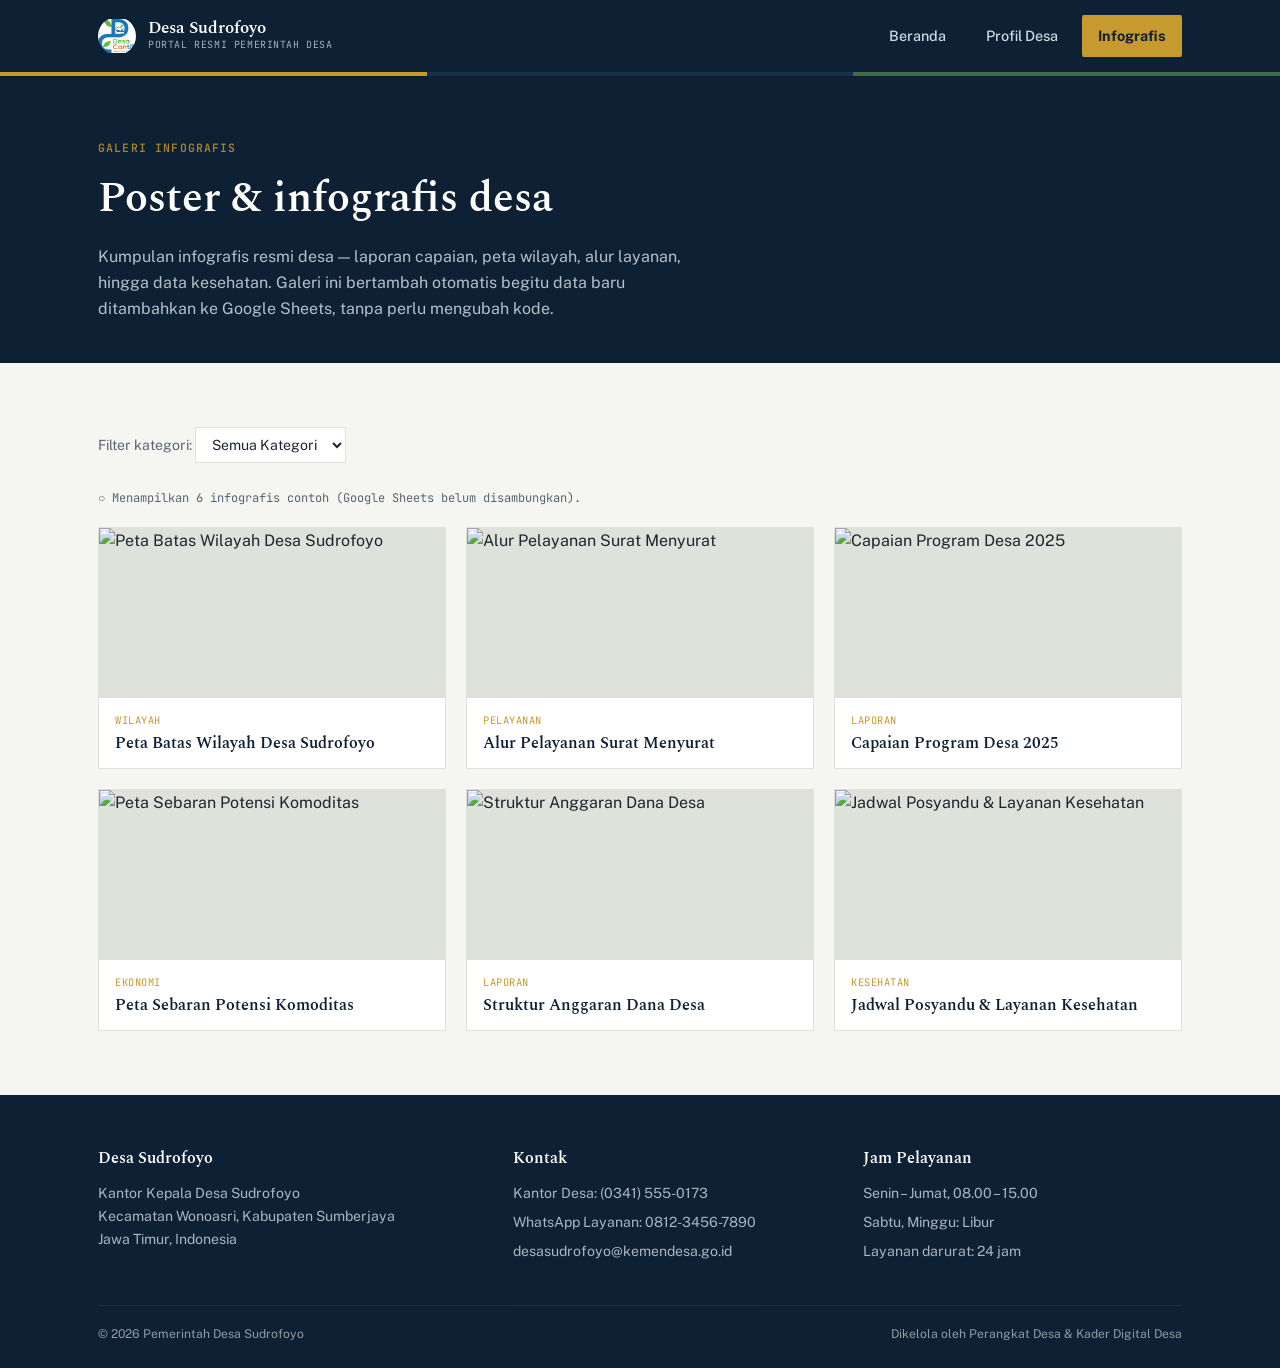
==== infografis.html @ 009a68a6 "Add files via upload" ====
<!DOCTYPE html>
<html lang="id">
<head>
<meta charset="UTF-8">
<meta name="viewport" content="width=device-width, initial-scale=1.0">
<title>Galeri Infografis — Desa Sudrofoyo</title>
<link rel="preconnect" href="https://fonts.googleapis.com">
<link href="https://fonts.googleapis.com/css2?family=Spectral:wght@500;600;700&family=Public+Sans:wght@400;500;600;700&family=JetBrains+Mono:wght@400;600&display=swap" rel="stylesheet">
<link rel="stylesheet" href="style.css">
</head>
<body>

<nav>
  <div class="wrap">
    <div class="brand">
      <div class="logo-slot">
        <img src="logo-desa.png" alt="Logo Desa Sudrofoyo" class="lambang-img"
             onerror="this.style.display='none'; this.nextElementSibling.style.display='block';">
        <svg class="lambang-fallback" viewBox="0 0 44 44" xmlns="http://www.w3.org/2000/svg">
          <circle cx="22" cy="22" r="21" fill="#0e2033" stroke="#c69a2e" stroke-width="1.5"/>
          <path d="M22 10 L22 24 M22 10 L17 16 M22 10 L27 16" stroke="#c69a2e" stroke-width="1.6" fill="none" stroke-linecap="round" stroke-linejoin="round"/>
          <path d="M10 30 Q22 24 34 30" stroke="#3f6b4b" stroke-width="2" fill="none" stroke-linecap="round"/>
          <path d="M10 34 Q22 29 34 34" stroke="#8a9aa8" stroke-width="1.4" fill="none" stroke-linecap="round"/>
        </svg>
      </div>
      <div class="brand-text">
        <div class="nama">Desa Sudrofoyo</div>
        <div class="sub">Portal Resmi Pemerintah Desa</div>
      </div>
    </div>
    <div class="navlinks">
      <a href="index.html">Beranda</a>
      <a href="profil.html">Profil Desa</a>
      <a href="infografis.html" class="aktif">Infografis</a>
    </div>
  </div>
  <div class="garis-resmi"><span class="g1"></span><span class="g2"></span><span class="g3"></span></div>
</nav>

<header class="page-header">
  <div class="wrap">
    <p class="eyebrow">Galeri Infografis</p>
    <h1>Poster & infografis desa</h1>
    <p>Kumpulan infografis resmi desa — laporan capaian, peta wilayah, alur layanan, hingga data kesehatan. Galeri ini bertambah otomatis begitu data baru ditambahkan ke Google Sheets, tanpa perlu mengubah kode.</p>
  </div>
</header>

<section id="galeri">
  <div class="wrap">
    <div class="galeri-toolbar">
      <label style="font-size:0.88rem;color:var(--teks-muted);">
        Filter kategori:
        <select id="filter-kategori">
          <option value="semua">Semua Kategori</option>
        </select>
      </label>
    </div>
    <div id="galeri-status">Memuat data infografis…</div>
    <div class="galeri-grid" id="galeri-grid"></div>
  </div>
</section>

<div class="lightbox" id="lightbox">
  <span class="tutup" id="lightbox-tutup">&times;</span>
  <div>
    <img id="lightbox-img" src="" alt="">
    <p class="caption" id="lightbox-caption"></p>
  </div>
</div>

<footer id="kontak">
  <div class="wrap">
    <div class="footer-grid">
      <div>
        <h3>Desa Sudrofoyo</h3>
        <p>Kantor Kepala Desa Sudrofoyo<br>Kecamatan Wonoasri, Kabupaten Sumberjaya<br>Jawa Timur, Indonesia</p>
      </div>
      <div>
        <h3>Kontak</h3>
        <ul>
          <li>Kantor Desa: (0341) 555-0173</li>
          <li>WhatsApp Layanan: 0812-3456-7890</li>
          <li>desasudrofoyo@kemendesa.go.id</li>
        </ul>
      </div>
      <div>
        <h3>Jam Pelayanan</h3>
        <ul>
          <li>Senin – Jumat, 08.00 – 15.00</li>
          <li>Sabtu, Minggu: Libur</li>
          <li>Layanan darurat: 24 jam</li>
        </ul>
      </div>
    </div>
    <div class="bawah">
      <span>© 2026 Pemerintah Desa Sudrofoyo</span>
      <span>Dikelola oleh Perangkat Desa & Kader Digital Desa</span>
    </div>
  </div>
</footer>

<script src="https://cdnjs.cloudflare.com/ajax/libs/PapaParse/5.4.1/papaparse.min.js"></script>
<script src="script.js"></script>
<script>
(async function () {
  const grid = document.getElementById("galeri-grid");
  const statusEl = document.getElementById("galeri-status");
  const filterEl = document.getElementById("filter-kategori");
  const lightbox = document.getElementById("lightbox");
  const lightboxImg = document.getElementById("lightbox-img");
  const lightboxCaption = document.getElementById("lightbox-caption");

  const { data, sumber } = await ambilDataSheet(CONFIG.INFOGRAFIS_SOURCE, "infografis");

  statusEl.textContent =
    sumber === "sheets"
      ? `● Menampilkan ${data.length} infografis dari Google Sheets.`
      : `○ Menampilkan ${data.length} infografis contoh (Google Sheets belum disambungkan).`;

  // Isi opsi filter kategori otomatis dari data
  const kategoriUnik = [...new Set(data.map((d) => d.Kategori).filter(Boolean))];
  kategoriUnik.forEach((k) => {
    const opt = document.createElement("option");
    opt.value = k;
    opt.textContent = k;
    filterEl.appendChild(opt);
  });

  function renderGaleri(list) {
    grid.innerHTML = "";
    if (!list.length) {
      grid.innerHTML = '<div class="galeri-empty">Belum ada infografis pada kategori ini.</div>';
      return;
    }
    list.forEach((item) => {
      const card = document.createElement("div");
      card.className = "kartu-infografis";
      card.innerHTML = `
        <img class="thumb" src="${item.URL_Gambar}" alt="${item.Judul}" loading="lazy">
        <div class="info">
          <div class="kategori">${item.Kategori || "Umum"}</div>
          <h3>${item.Judul}</h3>
        </div>
      `;
      card.addEventListener("click", () => {
        lightboxImg.src = item.URL_Gambar;
        lightboxImg.alt = item.Judul;
        lightboxCaption.textContent = item.Judul;
        lightbox.classList.add("aktif");
      });
      grid.appendChild(card);
    });
  }

  renderGaleri(data);

  filterEl.addEventListener("change", () => {
    const v = filterEl.value;
    renderGaleri(v === "semua" ? data : data.filter((d) => d.Kategori === v));
  });

  document.getElementById("lightbox-tutup").addEventListener("click", () => {
    lightbox.classList.remove("aktif");
  });
  lightbox.addEventListener("click", (e) => {
    if (e.target === lightbox) lightbox.classList.remove("aktif");
  });
})();
</script>
</body>
</html>
---- style.css ----
:root{
  --navy: #16324a;
  --navy-deep: #0e2033;
  --emas: #c69a2e;
  --hijau: #3f6b4b;
  --kertas: #f5f6f2;
  --putih: #ffffff;
  --teks: #1c2530;
  --teks-muted: #5a6472;
  --garis: #dfe2da;
  --merah: #b33a34;
}
*{margin:0;padding:0;box-sizing:border-box;}
html{scroll-behavior:smooth;}
body{
  font-family:'Public Sans', sans-serif;
  background:var(--kertas);
  color:var(--teks);
  line-height:1.65;
}
h1,h2,h3{font-family:'Spectral', serif;font-weight:600;color:var(--navy-deep);}
a{color:inherit;text-decoration:none;}
img{max-width:100%;display:block;}
.wrap{max-width:1140px;margin:0 auto;padding:0 28px;}
.eyebrow{
  font-family:'JetBrains Mono', monospace;
  font-size:0.72rem;letter-spacing:0.1em;text-transform:uppercase;
  color:var(--emas);font-weight:600;
}

/* GARIS TIGA WARNA — elemen penanda dokumen resmi */
.garis-resmi{height:4px;display:flex;}
.garis-resmi span{flex:1;}
.garis-resmi .g1{background:var(--emas);}
.garis-resmi .g2{background:var(--navy);}
.garis-resmi .g3{background:var(--hijau);}

/* NAVBAR */
nav{
  position:sticky;top:0;z-index:60;
  background:var(--navy-deep);
  box-shadow:0 1px 0 rgba(0,0,0,0.08);
}
nav .wrap{display:flex;align-items:center;justify-content:space-between;height:72px;}
.brand{display:flex;align-items:center;gap:12px;}
.brand .lambang{width:38px;height:38px;flex-shrink:0;}
.logo-slot{position:relative;width:38px;height:38px;flex-shrink:0;}
.lambang-img{width:38px;height:38px;object-fit:contain;border-radius:50%;display:block;}
.lambang-fallback{display:none;width:38px;height:38px;position:absolute;top:0;left:0;}
.hero-emblem-slot{width:100%;max-width:260px;justify-self:center;position:relative;}
.hero-emblem-img{width:100%;max-width:220px;display:block;margin:0 auto;object-fit:contain;}
.hero-emblem-fallback{display:none;width:100%;}
.brand-text{color:var(--putih);}
.brand-text .nama{font-family:'Spectral', serif;font-weight:600;font-size:1.05rem;line-height:1.1;}
.brand-text .sub{font-family:'JetBrains Mono', monospace;font-size:0.62rem;color:#9fb1c2;letter-spacing:0.06em;text-transform:uppercase;}
.navlinks{display:flex;gap:8px;font-size:0.9rem;font-weight:500;}
.navlinks a{
  color:#cfd9e3;padding:9px 16px;border-radius:2px;transition:background .15s, color .15s;
}
.navlinks a:hover{background:rgba(255,255,255,0.06);color:var(--putih);}
.navlinks a.aktif{background:var(--emas);color:var(--navy-deep);font-weight:700;}
@media (max-width:760px){.navlinks{display:none;}}

/* PAGE HEADER (profil, infografis) */
.page-header{background:var(--navy-deep);color:var(--putih);padding:52px 0 40px;}
.page-header .eyebrow{color:var(--emas);margin-bottom:8px;}
.page-header h1{color:var(--putih);font-size:clamp(1.9rem,4vw,2.6rem);}
.page-header p{max-width:60ch;opacity:0.82;margin-top:10px;color:#dbe3ea;}

/* HERO (beranda) */
.hero{background:var(--navy-deep);color:var(--putih);position:relative;overflow:hidden;}
.hero .wrap{padding:60px 28px 46px;position:relative;z-index:2;}
.hero-grid{display:grid;grid-template-columns:1.2fr 0.8fr;gap:40px;align-items:center;}
@media (max-width:860px){.hero-grid{grid-template-columns:1fr;}}
.hero h1{color:var(--putih);font-size:clamp(2.1rem,4.4vw,3.1rem);line-height:1.1;margin:12px 0 16px;}
.hero p.lede{max-width:52ch;color:#d7e0e8;opacity:0.9;font-size:1.02rem;}
.hero-emblem{width:100%;max-width:260px;justify-self:center;}

/* QUICK FACTS STRIP */
.quickfacts{background:var(--putih);border-bottom:1px solid var(--garis);}
.quickfacts .wrap{display:grid;grid-template-columns:repeat(4,1fr);gap:20px;padding:26px 28px;}
@media (max-width:760px){.quickfacts .wrap{grid-template-columns:repeat(2,1fr);}}
.qf b{display:block;font-family:'Spectral',serif;font-size:1.6rem;color:var(--navy-deep);}
.qf span{font-size:0.8rem;color:var(--teks-muted);}

/* SECTION */
section{padding:64px 0;}
.section-head{max-width:60ch;margin-bottom:34px;}
.section-head h2{font-size:clamp(1.5rem,2.6vw,2rem);margin-top:6px;}
.section-head p{color:var(--teks-muted);margin-top:8px;font-size:0.95rem;}

/* DASBOR GRID (index.html) */
.dasbor-grid{display:grid;grid-template-columns:1fr 1fr;gap:22px;}
@media (max-width:860px){.dasbor-grid{grid-template-columns:1fr;}}
.chart-card{
  background:var(--putih);border:1px solid var(--garis);
  padding:22px 22px 18px;
}
.chart-card-head{display:flex;justify-content:space-between;align-items:flex-start;margin-bottom:14px;gap:12px;}
.chart-card-head h3{font-size:1.05rem;color:var(--navy-deep);}
.chart-status{
  font-family:'JetBrains Mono',monospace;font-size:0.68rem;color:var(--teks-muted);
  padding:3px 8px;border:1px solid var(--garis);border-radius:2px;white-space:nowrap;
}
.chart-status.ok{color:var(--hijau);border-color:var(--hijau);}
.chart-status.err{color:var(--merah);border-color:var(--merah);}
.chart-canvas-wrap{position:relative;height:260px;}
.chart-note{font-size:0.76rem;color:var(--teks-muted);margin-top:10px;}

/* TABEL (profil.html) */
table.rapi{width:100%;border-collapse:collapse;font-size:0.92rem;}
table.rapi th, table.rapi td{padding:10px 14px;border-bottom:1px solid var(--garis);text-align:left;}
table.rapi th{font-family:'JetBrains Mono',monospace;font-size:0.7rem;text-transform:uppercase;letter-spacing:0.06em;color:var(--teks-muted);}

/* STRUKTUR ORGANISASI (profil.html) */
.struktur{display:flex;flex-direction:column;align-items:center;gap:8px;}
.struktur .lvl{display:flex;gap:14px;flex-wrap:wrap;justify-content:center;}
.jabatan{
  background:var(--putih);border:1px solid var(--garis);border-top:3px solid var(--emas);
  padding:14px 18px;text-align:center;min-width:160px;
}
.jabatan.utama{border-top-color:var(--navy);background:var(--navy-deep);color:var(--putih);}
.jabatan b{display:block;font-family:'Spectral',serif;font-size:0.98rem;}
.jabatan span{font-size:0.75rem;color:var(--teks-muted);}
.jabatan.utama span{color:#b9c6d1;}
.konektor{width:1px;height:22px;background:var(--garis);}

/* VISI MISI */
.visi-misi{display:grid;grid-template-columns:1fr 1fr;gap:26px;}
@media (max-width:760px){.visi-misi{grid-template-columns:1fr;}}
.vm-card{background:var(--putih);border:1px solid var(--garis);border-left:4px solid var(--hijau);padding:22px 24px;}
.vm-card h3{margin-bottom:10px;font-size:1.1rem;}
.vm-card ol, .vm-card ul{margin-left:18px;color:var(--teks-muted);font-size:0.92rem;}
.vm-card li{margin-bottom:6px;}

/* GALERI INFOGRAFIS */
.galeri-toolbar{display:flex;justify-content:space-between;align-items:center;margin-bottom:26px;flex-wrap:wrap;gap:12px;}
.galeri-toolbar select{
  font-family:'Public Sans',sans-serif;padding:8px 12px;border:1px solid var(--garis);
  background:var(--putih);color:var(--teks);font-size:0.88rem;
}
#galeri-status{font-family:'JetBrains Mono',monospace;font-size:0.75rem;color:var(--teks-muted);margin-bottom:18px;}
.galeri-grid{display:grid;grid-template-columns:repeat(3,1fr);gap:20px;}
@media (max-width:860px){.galeri-grid{grid-template-columns:repeat(2,1fr);}}
@media (max-width:560px){.galeri-grid{grid-template-columns:1fr;}}
.kartu-infografis{
  background:var(--putih);border:1px solid var(--garis);cursor:pointer;
  transition:transform .15s ease, box-shadow .15s ease;overflow:hidden;
}
.kartu-infografis:hover{transform:translateY(-3px);box-shadow:0 8px 20px rgba(14,32,51,0.1);}
.kartu-infografis .thumb{width:100%;height:170px;object-fit:cover;background:var(--garis);}
.kartu-infografis .info{padding:14px 16px;}
.kartu-infografis .kategori{
  font-family:'JetBrains Mono',monospace;font-size:0.65rem;color:var(--emas);
  text-transform:uppercase;letter-spacing:0.05em;
}
.kartu-infografis h3{font-size:0.98rem;margin-top:4px;line-height:1.35;}
.galeri-empty{
  text-align:center;padding:60px 20px;color:var(--teks-muted);
  border:1px dashed var(--garis);font-size:0.9rem;
}

/* LIGHTBOX */
.lightbox{
  position:fixed;inset:0;background:rgba(14,32,51,0.92);
  display:none;align-items:center;justify-content:center;z-index:100;padding:30px;
}
.lightbox.aktif{display:flex;}
.lightbox img{max-width:min(880px,92vw);max-height:82vh;object-fit:contain;}
.lightbox .caption{color:var(--putih);text-align:center;margin-top:14px;font-family:'Spectral',serif;}
.lightbox .tutup{
  position:absolute;top:22px;right:28px;color:var(--putih);font-size:1.6rem;
  cursor:pointer;font-family:'Public Sans',sans-serif;
}

/* FOOTER */
footer{background:var(--navy-deep);color:var(--putih);padding:50px 0 24px;}
.footer-grid{display:grid;grid-template-columns:1.2fr 1fr 1fr;gap:32px;}
@media (max-width:760px){.footer-grid{grid-template-columns:1fr;}}
footer h3{color:var(--putih);font-size:1rem;margin-bottom:10px;}
footer p, footer li{opacity:0.78;font-size:0.88rem;color:#d7e0e8;}
footer ul{list-style:none;}
footer li{margin-bottom:6px;}
.bawah{margin-top:36px;padding-top:18px;border-top:1px solid rgba(255,255,255,0.12);font-size:0.76rem;opacity:0.55;display:flex;justify-content:space-between;flex-wrap:wrap;gap:8px;}
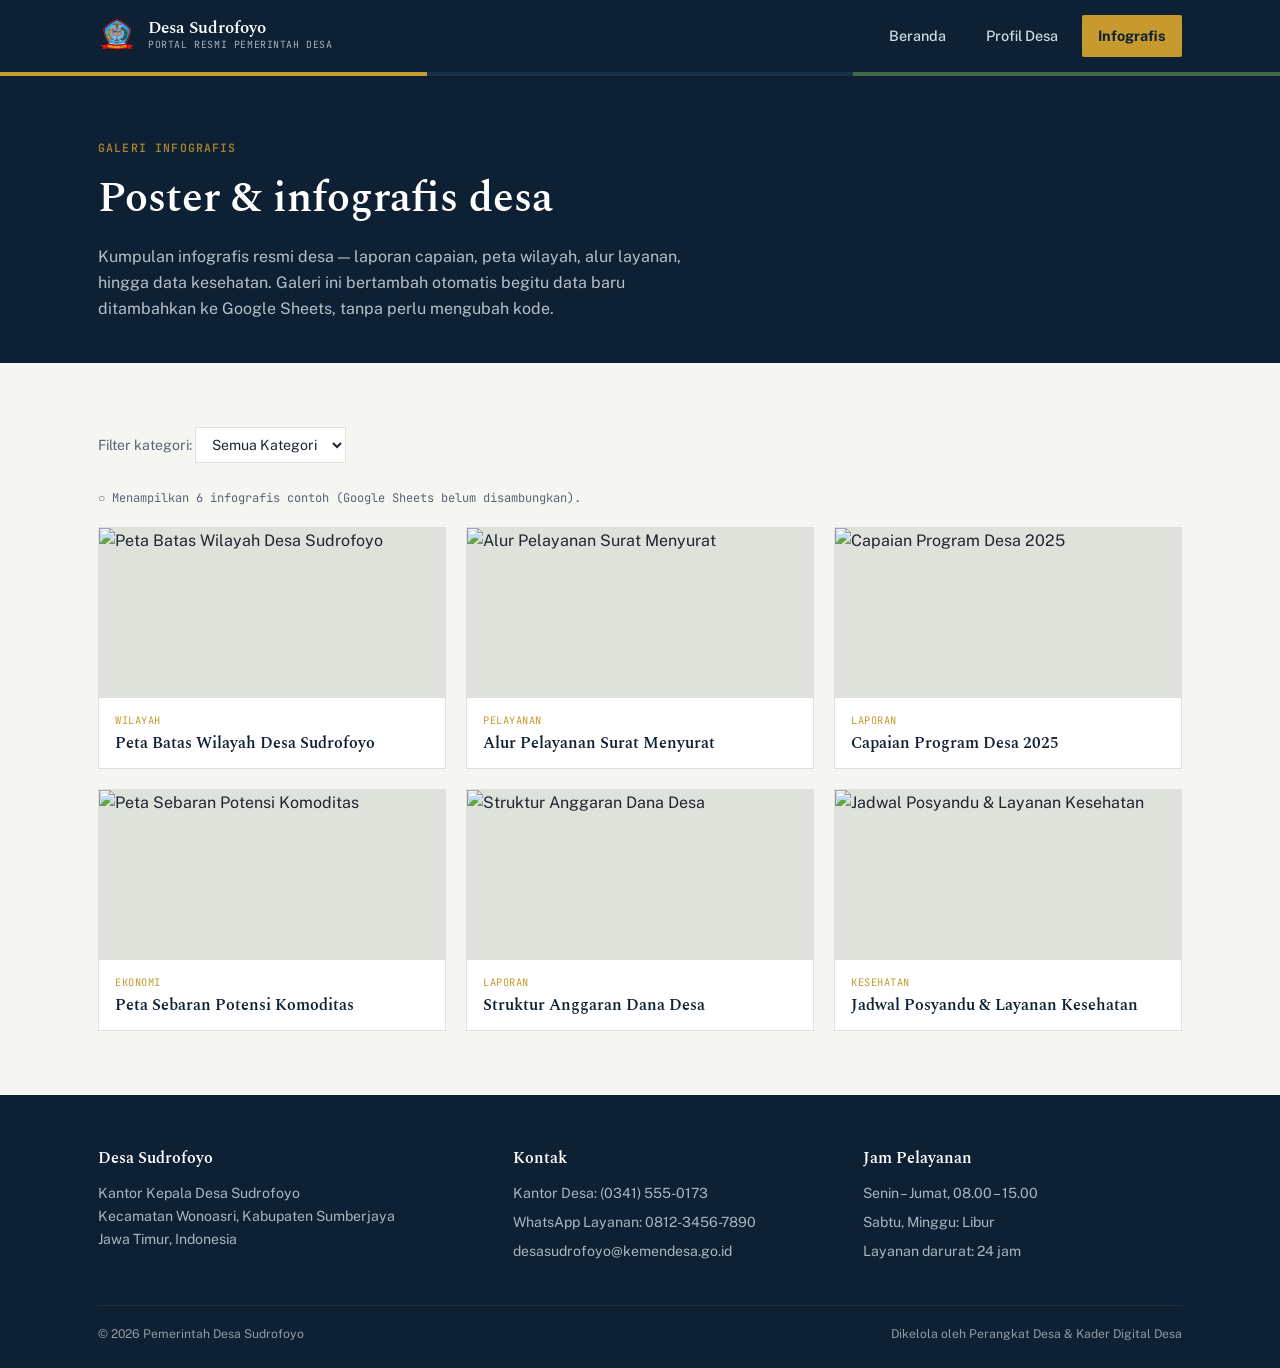
==== commit faee5f0e: "Tambah peta leaflet dan ganti icon desa" ====
--- a/infografis.html
+++ b/infografis.html
@@ -6,7 +6,7 @@
 <title>Galeri Infografis — Desa Sudrofoyo</title>
 <link rel="preconnect" href="https://fonts.googleapis.com">
 <link href="https://fonts.googleapis.com/css2?family=Spectral:wght@500;600;700&family=Public+Sans:wght@400;500;600;700&family=JetBrains+Mono:wght@400;600&display=swap" rel="stylesheet">
-<link rel="stylesheet" href="style.css">
+<link rel="stylesheet" href="styles/style.css">
 </head>
 <body>
 
@@ -14,7 +14,7 @@
   <div class="wrap">
     <div class="brand">
       <div class="logo-slot">
-        <img src="logo-desa.png" alt="Logo Desa Sudrofoyo" class="lambang-img"
+        <img src="assets/logo-kab-sorsel.png" alt="Logo Desa Sudrofoyo" class="lambang-img"
              onerror="this.style.display='none'; this.nextElementSibling.style.display='block';">
         <svg class="lambang-fallback" viewBox="0 0 44 44" xmlns="http://www.w3.org/2000/svg">
           <circle cx="22" cy="22" r="21" fill="#0e2033" stroke="#c69a2e" stroke-width="1.5"/>
@@ -100,7 +100,7 @@
 </footer>
 
 <script src="https://cdnjs.cloudflare.com/ajax/libs/PapaParse/5.4.1/papaparse.min.js"></script>
-<script src="script.js"></script>
+<script src="js/script.js"></script>
 <script>
 (async function () {
   const grid = document.getElementById("galeri-grid");
--- a/styles/style.css
+++ b/styles/style.css
@@ -0,0 +1,184 @@
+:root{
+  --navy: #16324a;
+  --navy-deep: #0e2033;
+  --emas: #c69a2e;
+  --hijau: #3f6b4b;
+  --kertas: #f5f6f2;
+  --putih: #ffffff;
+  --teks: #1c2530;
+  --teks-muted: #5a6472;
+  --garis: #dfe2da;
+  --merah: #b33a34;
+}
+*{margin:0;padding:0;box-sizing:border-box;}
+html{scroll-behavior:smooth;}
+body{
+  font-family:'Public Sans', sans-serif;
+  background:var(--kertas);
+  color:var(--teks);
+  line-height:1.65;
+}
+h1,h2,h3{font-family:'Spectral', serif;font-weight:600;color:var(--navy-deep);}
+a{color:inherit;text-decoration:none;}
+img{max-width:100%;display:block;}
+.wrap{max-width:1140px;margin:0 auto;padding:0 28px;}
+.eyebrow{
+  font-family:'JetBrains Mono', monospace;
+  font-size:0.72rem;letter-spacing:0.1em;text-transform:uppercase;
+  color:var(--emas);font-weight:600;
+}
+
+/* GARIS TIGA WARNA — elemen penanda dokumen resmi */
+.garis-resmi{height:4px;display:flex;}
+.garis-resmi span{flex:1;}
+.garis-resmi .g1{background:var(--emas);}
+.garis-resmi .g2{background:var(--navy);}
+.garis-resmi .g3{background:var(--hijau);}
+
+/* NAVBAR */
+nav{
+  position:sticky;top:0;z-index:60;
+  background:var(--navy-deep);
+  box-shadow:0 1px 0 rgba(0,0,0,0.08);
+}
+nav .wrap{display:flex;align-items:center;justify-content:space-between;height:72px;}
+.brand{display:flex;align-items:center;gap:12px;}
+.brand .lambang{width:38px;height:38px;flex-shrink:0;}
+.logo-slot{position:relative;width:38px;height:38px;flex-shrink:0;}
+.lambang-img{width:38px;height:38px;object-fit:contain;border-radius:50%;display:block;}
+.lambang-fallback{display:none;width:38px;height:38px;position:absolute;top:0;left:0;}
+.hero-emblem-slot{width:100%;max-width:260px;justify-self:center;position:relative;}
+.hero-emblem-img{width:100%;max-width:220px;display:block;margin:0 auto;object-fit:contain;}
+.hero-emblem-fallback{display:none;width:100%;}
+.brand-text{color:var(--putih);}
+.brand-text .nama{font-family:'Spectral', serif;font-weight:600;font-size:1.05rem;line-height:1.1;}
+.brand-text .sub{font-family:'JetBrains Mono', monospace;font-size:0.62rem;color:#9fb1c2;letter-spacing:0.06em;text-transform:uppercase;}
+.navlinks{display:flex;gap:8px;font-size:0.9rem;font-weight:500;}
+.navlinks a{
+  color:#cfd9e3;padding:9px 16px;border-radius:2px;transition:background .15s, color .15s;
+}
+.navlinks a:hover{background:rgba(255,255,255,0.06);color:var(--putih);}
+.navlinks a.aktif{background:var(--emas);color:var(--navy-deep);font-weight:700;}
+@media (max-width:760px){.navlinks{display:none;}}
+
+/* PAGE HEADER (profil, infografis) */
+.page-header{background:var(--navy-deep);color:var(--putih);padding:52px 0 40px;}
+.page-header .eyebrow{color:var(--emas);margin-bottom:8px;}
+.page-header h1{color:var(--putih);font-size:clamp(1.9rem,4vw,2.6rem);}
+.page-header p{max-width:60ch;opacity:0.82;margin-top:10px;color:#dbe3ea;}
+
+/* HERO (beranda) */
+.hero{background:var(--navy-deep);color:var(--putih);position:relative;overflow:hidden;}
+.hero .wrap{padding:60px 28px 46px;position:relative;z-index:2;}
+.hero-grid{display:grid;grid-template-columns:1.2fr 0.8fr;gap:40px;align-items:center;}
+@media (max-width:860px){.hero-grid{grid-template-columns:1fr;}}
+.hero h1{color:var(--putih);font-size:clamp(2.1rem,4.4vw,3.1rem);line-height:1.1;margin:12px 0 16px;}
+.hero p.lede{max-width:52ch;color:#d7e0e8;opacity:0.9;font-size:1.02rem;}
+.hero-emblem{width:100%;max-width:260px;justify-self:center;}
+
+/* QUICK FACTS STRIP */
+.quickfacts{background:var(--putih);border-bottom:1px solid var(--garis);}
+.quickfacts .wrap{display:grid;grid-template-columns:repeat(4,1fr);gap:20px;padding:26px 28px;}
+@media (max-width:760px){.quickfacts .wrap{grid-template-columns:repeat(2,1fr);}}
+.qf b{display:block;font-family:'Spectral',serif;font-size:1.6rem;color:var(--navy-deep);}
+.qf span{font-size:0.8rem;color:var(--teks-muted);}
+
+/* SECTION */
+section{padding:64px 0;}
+.section-head{max-width:60ch;margin-bottom:34px;}
+.section-head h2{font-size:clamp(1.5rem,2.6vw,2rem);margin-top:6px;}
+.section-head p{color:var(--teks-muted);margin-top:8px;font-size:0.95rem;}
+
+/* DASBOR GRID (index.html) */
+.dasbor-grid{display:grid;grid-template-columns:1fr 1fr;gap:22px;}
+@media (max-width:860px){.dasbor-grid{grid-template-columns:1fr;}}
+.chart-card{
+  background:var(--putih);border:1px solid var(--garis);
+  padding:22px 22px 18px;
+}
+.chart-card-head{display:flex;justify-content:space-between;align-items:flex-start;margin-bottom:14px;gap:12px;}
+.chart-card-head h3{font-size:1.05rem;color:var(--navy-deep);}
+.chart-status{
+  font-family:'JetBrains Mono',monospace;font-size:0.68rem;color:var(--teks-muted);
+  padding:3px 8px;border:1px solid var(--garis);border-radius:2px;white-space:nowrap;
+}
+.chart-status.ok{color:var(--hijau);border-color:var(--hijau);}
+.chart-status.err{color:var(--merah);border-color:var(--merah);}
+.chart-canvas-wrap{position:relative;height:260px;}
+.chart-note{font-size:0.76rem;color:var(--teks-muted);margin-top:10px;}
+
+/* TABEL (profil.html) */
+table.rapi{width:100%;border-collapse:collapse;font-size:0.92rem;}
+table.rapi th, table.rapi td{padding:10px 14px;border-bottom:1px solid var(--garis);text-align:left;}
+table.rapi th{font-family:'JetBrains Mono',monospace;font-size:0.7rem;text-transform:uppercase;letter-spacing:0.06em;color:var(--teks-muted);}
+
+/* STRUKTUR ORGANISASI (profil.html) */
+.struktur{display:flex;flex-direction:column;align-items:center;gap:8px;}
+.struktur .lvl{display:flex;gap:14px;flex-wrap:wrap;justify-content:center;}
+.jabatan{
+  background:var(--putih);border:1px solid var(--garis);border-top:3px solid var(--emas);
+  padding:14px 18px;text-align:center;min-width:160px;
+}
+.jabatan.utama{border-top-color:var(--navy);background:var(--navy-deep);color:var(--putih);}
+.jabatan b{display:block;font-family:'Spectral',serif;font-size:0.98rem;}
+.jabatan span{font-size:0.75rem;color:var(--teks-muted);}
+.jabatan.utama span{color:#b9c6d1;}
+.konektor{width:1px;height:22px;background:var(--garis);}
+
+/* VISI MISI */
+.visi-misi{display:grid;grid-template-columns:1fr 1fr;gap:26px;}
+@media (max-width:760px){.visi-misi{grid-template-columns:1fr;}}
+.vm-card{background:var(--putih);border:1px solid var(--garis);border-left:4px solid var(--hijau);padding:22px 24px;}
+.vm-card h3{margin-bottom:10px;font-size:1.1rem;}
+.vm-card ol, .vm-card ul{margin-left:18px;color:var(--teks-muted);font-size:0.92rem;}
+.vm-card li{margin-bottom:6px;}
+
+/* GALERI INFOGRAFIS */
+.galeri-toolbar{display:flex;justify-content:space-between;align-items:center;margin-bottom:26px;flex-wrap:wrap;gap:12px;}
+.galeri-toolbar select{
+  font-family:'Public Sans',sans-serif;padding:8px 12px;border:1px solid var(--garis);
+  background:var(--putih);color:var(--teks);font-size:0.88rem;
+}
+#galeri-status{font-family:'JetBrains Mono',monospace;font-size:0.75rem;color:var(--teks-muted);margin-bottom:18px;}
+.galeri-grid{display:grid;grid-template-columns:repeat(3,1fr);gap:20px;}
+@media (max-width:860px){.galeri-grid{grid-template-columns:repeat(2,1fr);}}
+@media (max-width:560px){.galeri-grid{grid-template-columns:1fr;}}
+.kartu-infografis{
+  background:var(--putih);border:1px solid var(--garis);cursor:pointer;
+  transition:transform .15s ease, box-shadow .15s ease;overflow:hidden;
+}
+.kartu-infografis:hover{transform:translateY(-3px);box-shadow:0 8px 20px rgba(14,32,51,0.1);}
+.kartu-infografis .thumb{width:100%;height:170px;object-fit:cover;background:var(--garis);}
+.kartu-infografis .info{padding:14px 16px;}
+.kartu-infografis .kategori{
+  font-family:'JetBrains Mono',monospace;font-size:0.65rem;color:var(--emas);
+  text-transform:uppercase;letter-spacing:0.05em;
+}
+.kartu-infografis h3{font-size:0.98rem;margin-top:4px;line-height:1.35;}
+.galeri-empty{
+  text-align:center;padding:60px 20px;color:var(--teks-muted);
+  border:1px dashed var(--garis);font-size:0.9rem;
+}
+
+/* LIGHTBOX */
+.lightbox{
+  position:fixed;inset:0;background:rgba(14,32,51,0.92);
+  display:none;align-items:center;justify-content:center;z-index:100;padding:30px;
+}
+.lightbox.aktif{display:flex;}
+.lightbox img{max-width:min(880px,92vw);max-height:82vh;object-fit:contain;}
+.lightbox .caption{color:var(--putih);text-align:center;margin-top:14px;font-family:'Spectral',serif;}
+.lightbox .tutup{
+  position:absolute;top:22px;right:28px;color:var(--putih);font-size:1.6rem;
+  cursor:pointer;font-family:'Public Sans',sans-serif;
+}
+
+/* FOOTER */
+footer{background:var(--navy-deep);color:var(--putih);padding:50px 0 24px;}
+.footer-grid{display:grid;grid-template-columns:1.2fr 1fr 1fr;gap:32px;}
+@media (max-width:760px){.footer-grid{grid-template-columns:1fr;}}
+footer h3{color:var(--putih);font-size:1rem;margin-bottom:10px;}
+footer p, footer li{opacity:0.78;font-size:0.88rem;color:#d7e0e8;}
+footer ul{list-style:none;}
+footer li{margin-bottom:6px;}
+.bawah{margin-top:36px;padding-top:18px;border-top:1px solid rgba(255,255,255,0.12);font-size:0.76rem;opacity:0.55;display:flex;justify-content:space-between;flex-wrap:wrap;gap:8px;}
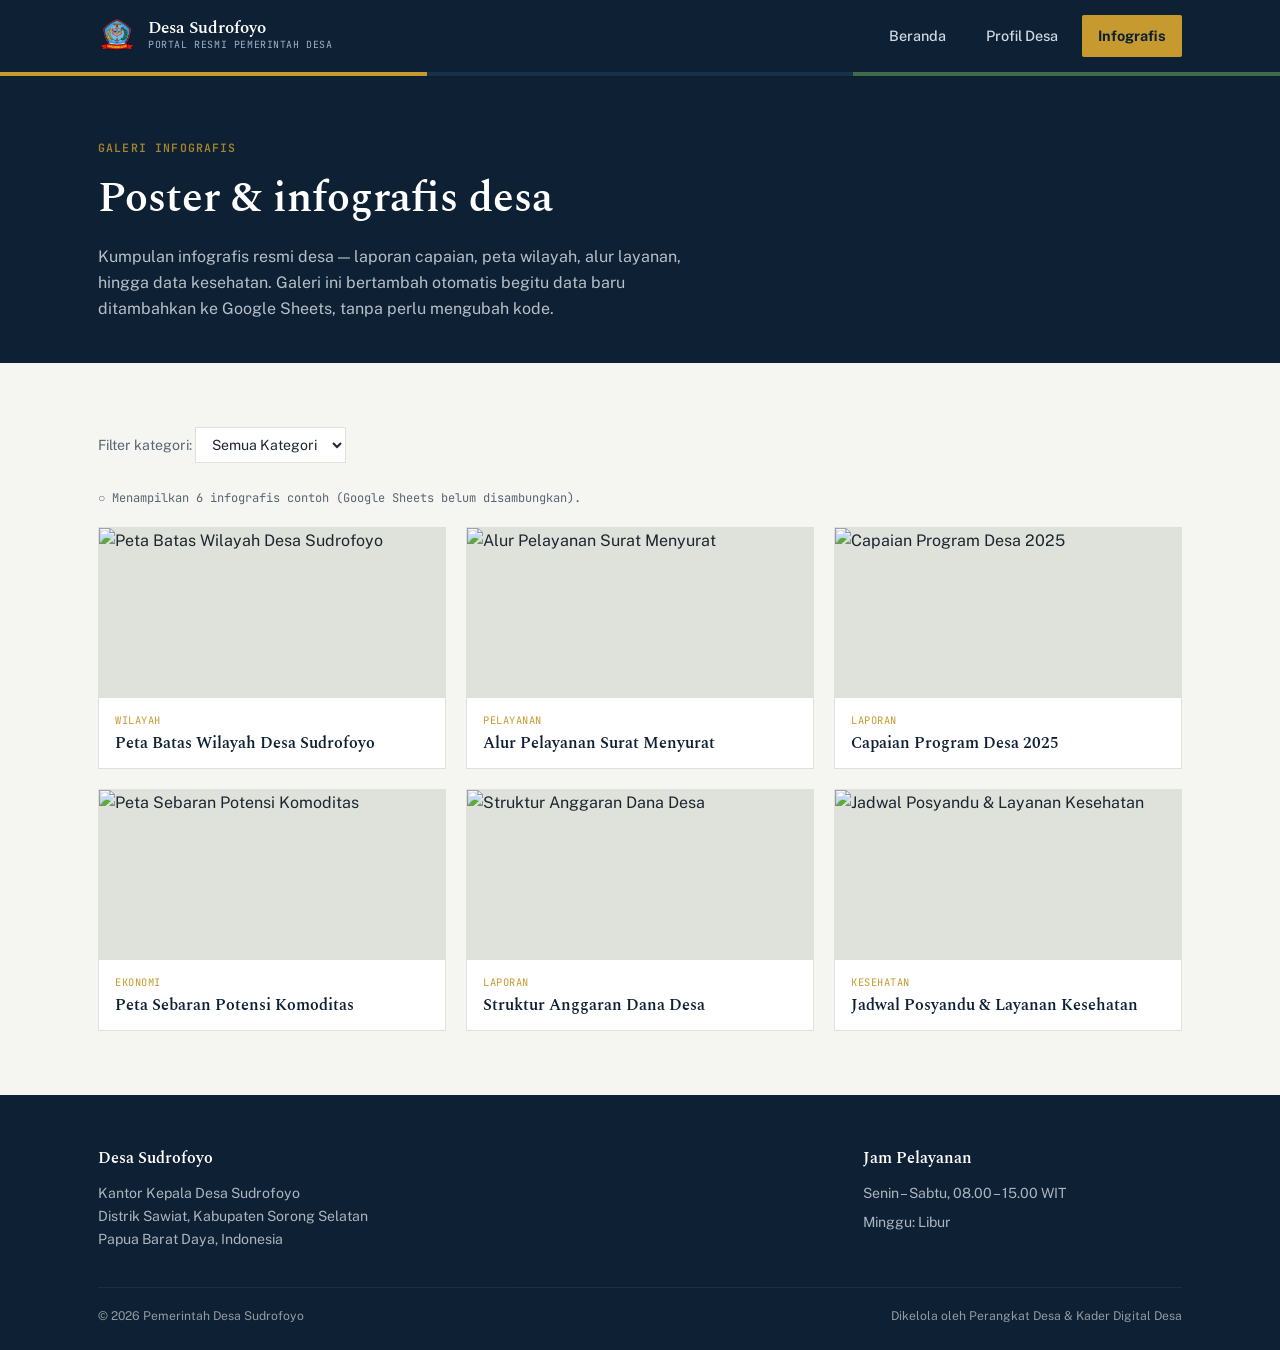
==== commit fff4a0dd: "penyesuaian footer" ====
--- a/infografis.html
+++ b/infografis.html
@@ -73,22 +73,21 @@
     <div class="footer-grid">
       <div>
         <h3>Desa Sudrofoyo</h3>
-        <p>Kantor Kepala Desa Sudrofoyo<br>Kecamatan Wonoasri, Kabupaten Sumberjaya<br>Jawa Timur, Indonesia</p>
+        <p>Kantor Kepala Desa Sudrofoyo<br>Distrik Sawiat, Kabupaten Sorong Selatan<br>Papua Barat Daya, Indonesia</p>
       </div>
       <div>
-        <h3>Kontak</h3>
+        <h3></h3>
         <ul>
-          <li>Kantor Desa: (0341) 555-0173</li>
-          <li>WhatsApp Layanan: 0812-3456-7890</li>
-          <li>desasudrofoyo@kemendesa.go.id</li>
+          <li></li>
+          <li></li>
+          <li></li>
         </ul>
       </div>
       <div>
         <h3>Jam Pelayanan</h3>
         <ul>
-          <li>Senin – Jumat, 08.00 – 15.00</li>
-          <li>Sabtu, Minggu: Libur</li>
-          <li>Layanan darurat: 24 jam</li>
+          <li>Senin – Sabtu, 08.00 – 15.00 WIT</li>
+          <li>Minggu: Libur</li>
         </ul>
       </div>
     </div>
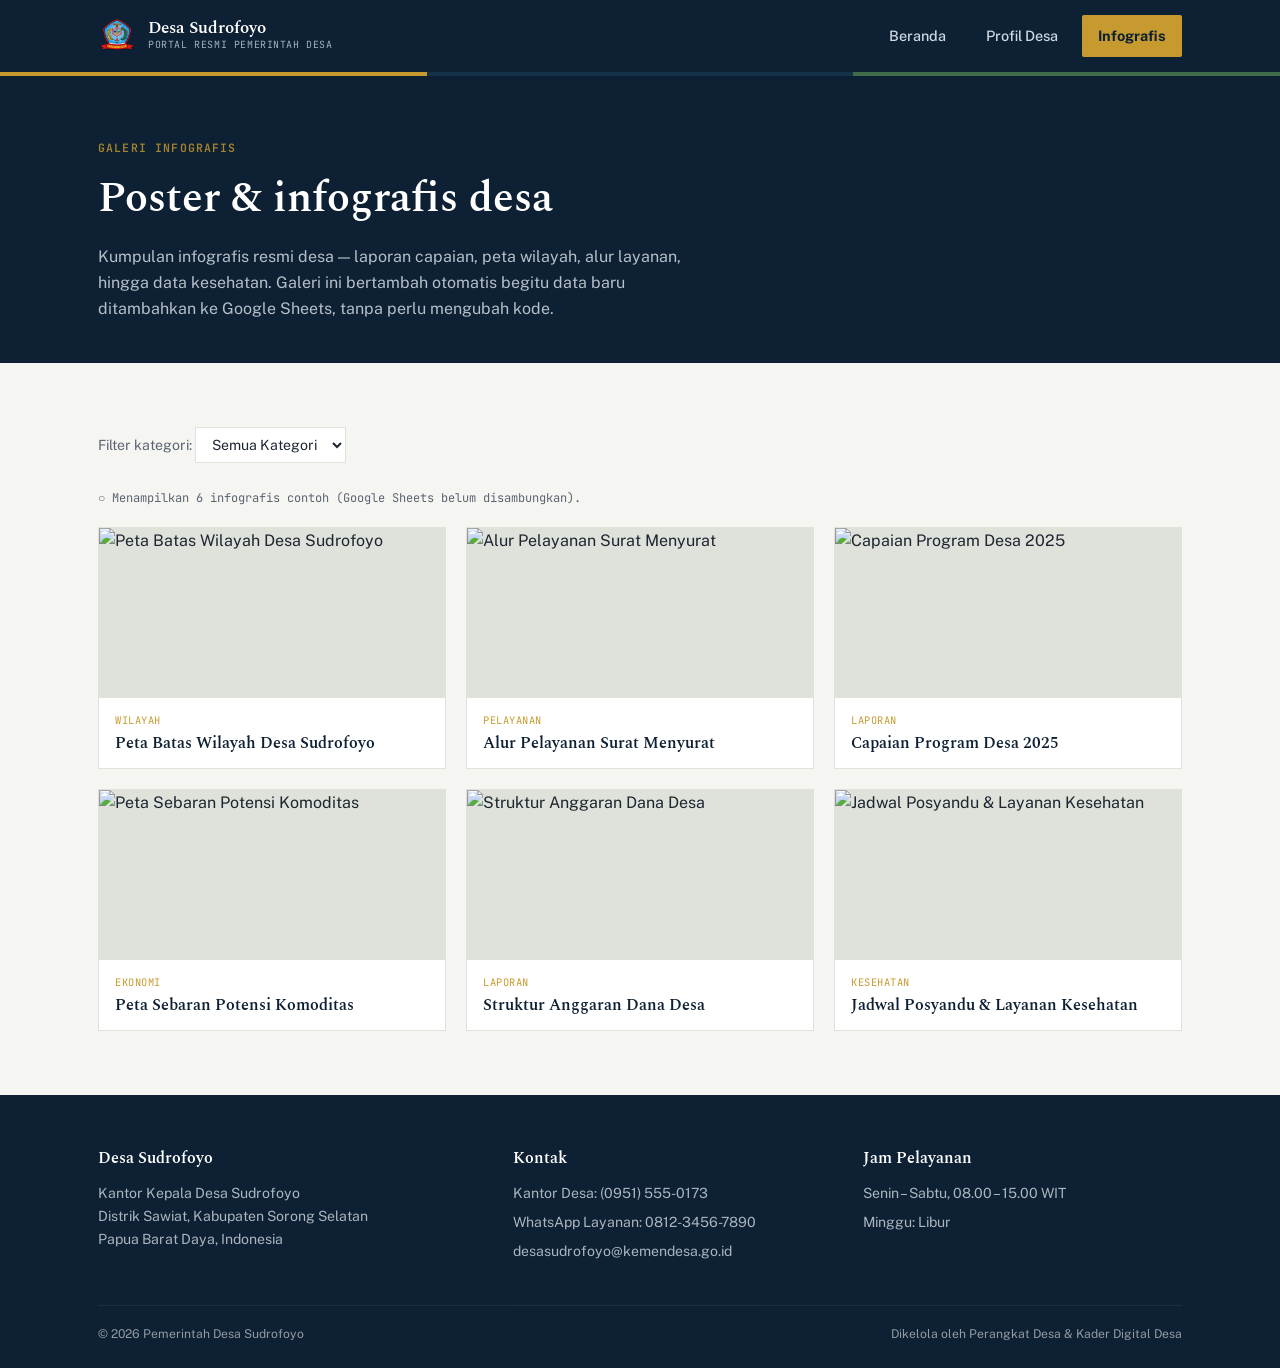
==== commit b600b53b: "Update infografis.html" ====
--- a/infografis.html
+++ b/infografis.html
@@ -76,11 +76,11 @@
         <p>Kantor Kepala Desa Sudrofoyo<br>Distrik Sawiat, Kabupaten Sorong Selatan<br>Papua Barat Daya, Indonesia</p>
       </div>
       <div>
-        <h3></h3>
+        <h3>Kontak</h3>
         <ul>
-          <li></li>
-          <li></li>
-          <li></li>
+          <li>Kantor Desa: (0951) 555-0173</li>
+          <li>WhatsApp Layanan: 0812-3456-7890</li>
+          <li>desasudrofoyo@kemendesa.go.id</li>
         </ul>
       </div>
       <div>
